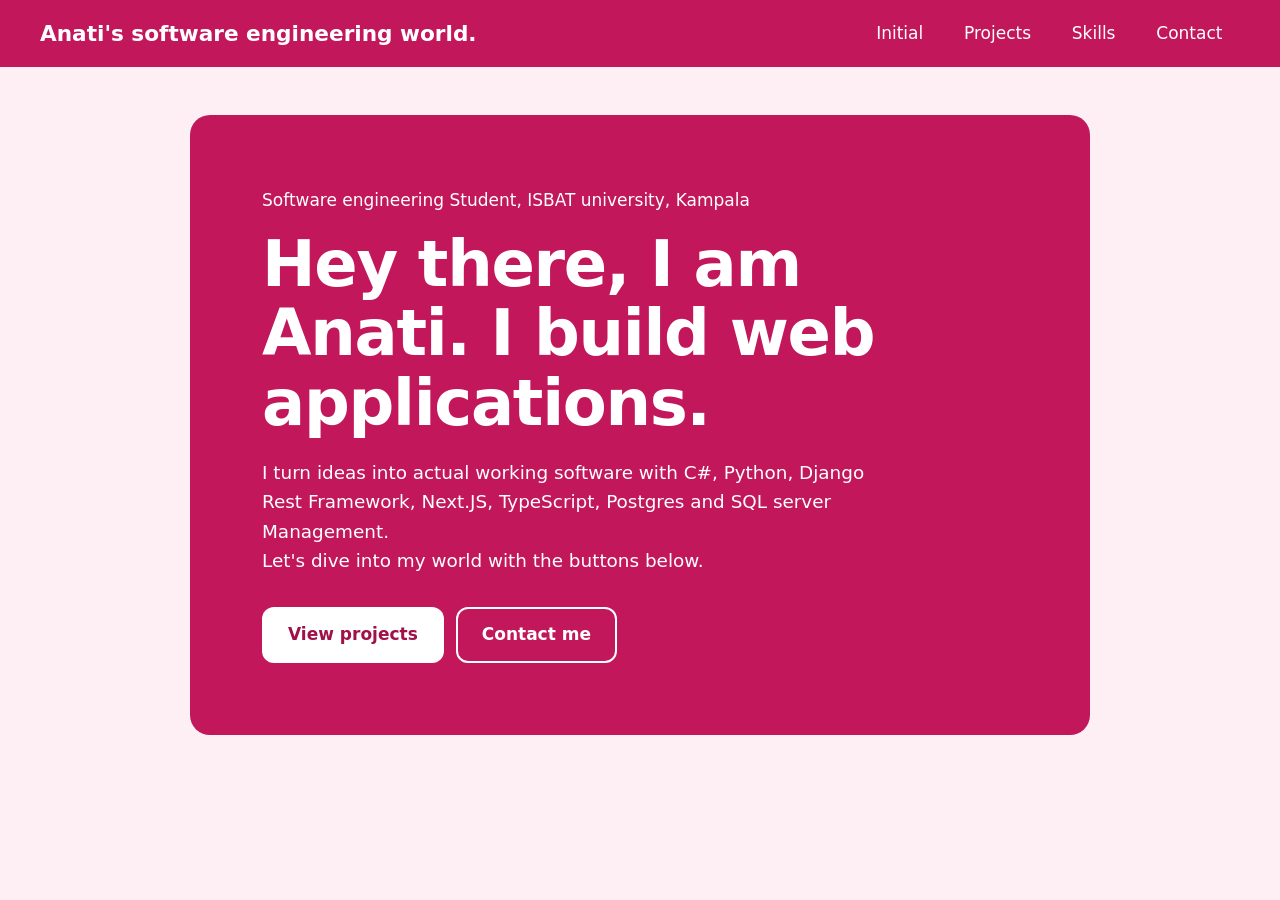
==== index.html @ eb87ae3f "Rename Index.html to index.html" ====
<!DOCTYPE html>
<html lang="en">
<head>
    <meta charset="UTF-8">
    <meta name="viewport" content="width=device-width, initial-scale=1.0">
    <title>Document</title>
    <link rel="stylesheet" href="portfolio.css">
</head>
<body>
    <header class="mytopbar">
        <span class="name">Anati's software engineering world.</span>
        <nav class="tabs" role="planets" aria-label="sections">
            <button class="tab" role="planet" data-view="initial planet" aria-controls="initial planet">Initial</button>
            <button class="tab" role="planet" data-view="project planet" aria-controls="project planet">Projects</button>
            <button class="tab" role="planet" data-view="skills planet" aria-controls="skills planet">Skills</button> 
            <button class="tab" role="planet" data-view="contact planet" aria-controls="contact planet">Contact</button>
        </nav>
    </header>

    <main>
        <section class="view first" id="initial" role="tabpanel" tabindex="-1">
            <p class="para1">Software engineering Student, ISBAT university, Kampala</p>
            <h1>Hey there, I am Anati. I build <span id="role">web applications</span>.</h1>
            <p class="para2">I turn ideas into actual working software with C#, Python, Django Rest Framework, Next.JS, TypeScript, Postgres and SQL server Management. <br/>Let's dive into my world with the buttons below.</p>
            <div class="actions">
                <button class="bt1" data-go="project planet">View projects</button>
                <button class="btn2" data-go="contact planet">Contact me</button>
            </div>
        </section>

        <section class="view" id="project planet" role="tabpanel" tabindex="-1" hidden>
            <h2>Projects</h2>
            <div class="filters" id="filters" role="group" aria-label="Filter Projects"></div>
            <div class="grid" id="projectGrid"></div>
            <p class="empty" id="emptyMsg" hidden>No Projects yet.</p>
        </section>

        <section class="view" id="skills planet" role="tabpanel" tabindex="-1" hidden>
            <h2>Skills</h2>
            <div class="skillsList" id="SkillList"></div>
        </section>

        <section class="view" id="contact" role="tabpanel" tabindex="-1" hidden>
            <h2>Contact</h2>
            <form class="form" id="contactForm" novalidate>
                <label for="name">Name</label>
                <input id="name" name="name" type="text" autocomplete="name">
                <p class="error" id="nameError" role="alert"></p>
                <label for="email">Email</label>
                <input id="email" name="email" type="text" autocomplete="email">
                <p class="error" id="emailError" role="alert"></p>
                <label for="feedback">Feedback</label>
                <textarea id="feedback" name="feedback" rows="4"></textarea>
                <p class="error" id="feedbackError" role="alert"></p>
                <button class="submit_btn" type="submit">Send Feedback</button>
                <p class="status" id="formStatus" role="status"></p>
            </form>
        </section>
    </main>
</body>
</html>
---- portfolio.css ----
:root 
{
  --bg: #fdeff4;
  --surface: #ffffff;
  --ink: #3b1b2b;
  --muted: #76566a;
  --line: #f1c4d5;
  --rose: #c2185b;
  --rose-dark: #a01049;
  --soft: #f9d6e3;
  --danger: #b00020;
  --radius: 12px;
  --display: "Bricolage Grotesque", "Segoe UI", system-ui, sans-serif;
  --body: "Instrument Sans", "Segoe UI", system-ui, sans-serif;
}
*, *::before,*::after { box-sizing: border-box; }

body 
{    
    margin: 0;
    min-height: 100vh;
    background: var(--bg);
    color: var(--ink);
    font-family: var(--body);
    font-size: 1.0625rem;
    line-height: 1.6;
}

:focus-visible { outline: 3px solid var(--ink); outline-offset: 3px; }

.mytopbar 
{
  position: sticky;
  top: 0;
  z-index: 10;
  display: flex;
  align-items: center;
  justify-content: space-between;
  gap: 1rem;
  padding: 0.75rem clamp(1rem, 4vw, 2.5rem);
  background: var(--rose);
  color: #fff;
}

.mytopbar :focus-visible { outline-color: #fff; }

.name 
{
  font-family: var(--display);
  font-weight: 800;
  font-size: clamp(1.05rem, 2.4vw, 1.35rem);
  line-height: 1.2;
}

.tabs { display: flex; gap: 0.35rem; }

.tab 
{
    font: inherit;
    font-weight: 500;
    color: #fff;
    background: transparent;
    border: 0;
    border-radius: 999px;
    padding: 0.5rem 1.1rem;
    cursor: pointer;
}

.tab:hover { background: rgba(255, 255, 255, 0.18); }
.tab[aria-selected="true"] { background: #fff; color: var(--rose-dark); font-weight: 600; }

main 
{
  max-width: 980px;
  margin: 0 auto;
  padding: clamp(1.5rem, 5vw, 3rem) clamp(1rem, 4vw, 2.5rem) 6rem;
}

.view[hidden] { display: none; }
.view:focus { outline: none; }

.view h2 
{
  margin: 0 0 1.5rem;
  font-family: var(--display);
  font-size: clamp(1.9rem, 5vw, 2.6rem);
  letter-spacing: -0.02em;
}

.first {
  padding: clamp(2rem, 7vw, 4.5rem);
  background: var(--rose);
  color: #fff;
  border-radius: 20px;
}

.first :focus-visible { outline-color: #fff; }

.para1 { margin: 0 0 1rem; font-weight: 500; }

.first h1 {
  margin: 0;
  max-width: 18ch;
  font-family: var(--display);
  font-weight: 800;
  font-size: clamp(2.2rem, 7vw, 4rem);
  line-height: 1.08;
  letter-spacing: -0.02em;
}

.para2 { max-width: 52ch; margin: 1.25rem 0 2rem; font-size: 1.15rem; }

.actions { display: flex; flex-wrap: wrap; gap: 0.75rem; }

.bt1, .btn2, .submit_btn {
  font: inherit;
  font-weight: 600;
  padding: 0.75rem 1.5rem;
  border: 2px solid transparent;
  border-radius: var(--radius);
  cursor: pointer;
}

.bt1 { background: #fff; color: var(--rose-dark); }
.bt1:hover { background: var(--soft); }

.btn2 { background: transparent; color: #fff; border-color: #fff; }
.btn2:hover { background: rgba(255, 255, 255, 0.18); }

.submit_btn { background: var(--rose); color: #fff; }
.submit_btn:hover { background: var(--rose-dark); }

.filters { display: flex; flex-wrap: wrap; gap: 0.5rem; margin-bottom: 1.5rem; }

.chip {
  font: inherit;
  color: var(--ink);
  background: var(--surface);
  border: 1px solid var(--line);
  border-radius: 999px;
  padding: 0.35rem 1.1rem;
  cursor: pointer;
}

.chip:hover { border-color: var(--rose); }
.chip[aria-pressed="true"] { background: var(--rose); border-color: var(--rose); color: #fff; }

.grid { display: grid; grid-template-columns: repeat(auto-fill, minmax(270px, 1fr)); gap: 1.25rem; }

.card
 {
  display: flex;
  flex-direction: column;
  padding: 1.5rem;
  background: var(--surface);
  border: 1px solid var(--line);
  border-radius: var(--radius);
}

.card h3 { margin: 0 0 0.5rem; font-family: var(--display); font-size: 1.25rem; }
.card p { margin: 0 0 1rem; color: var(--muted); }

.tags { display: flex; flex-wrap: wrap; gap: 0.4rem; margin: auto 0 1rem; padding: 0; list-style: none; }
.tags li { padding: 0.1rem 0.65rem; font-size: 0.85rem; color: var(--rose-dark); background: var(--soft); border-radius: 999px; }

.links { display: flex; gap: 1.25rem; font-weight: 600; }
.links a { color: var(--rose-dark); }

.empty { color: var(--muted); }

.skillsList { display: grid; gap: 1.25rem; max-width: 640px; }
.skill-row { display: grid; grid-template-columns: 7.5rem 1fr 3rem; align-items: center; gap: 1rem; }
.skill-name { font-weight: 600; }
.skill-bar { height: 12px; background: var(--soft); border-radius: 999px; overflow: hidden; }
.skill-fill { height: 100%; width: 0; background: var(--rose); border-radius: 999px; transition: width 0.7s ease; }
.skill-value { text-align: right; color: var(--muted); font-variant-numeric: tabular-nums; }

.form 
{
  display: grid;
  max-width: 560px;
  padding: 1.5rem;
  background: var(--surface);
  border: 1px solid var(--line);
  border-radius: var(--radius);
}

.form label { margin-top: 1rem; font-weight: 600; }
.form label:first-child { margin-top: 0; }

.form input, .form textarea
 {
  margin-top: 0.4rem;
  padding: 0.7rem 0.9rem;
  font: inherit;
  color: var(--ink);
  background: #fff;
  border: 1px solid #d9a9bd;
  border-radius: 8px;
}

.form input[aria-invalid="true"], .form textarea[aria-invalid="true"] { border-color: var(--danger); }
.form .submit_btn { justify-self: start; margin-top: 1.25rem; }

.error { min-height: 1.2em; margin: 0.3rem 0 0; color: var(--danger); font-size: 0.9rem; }
.status { margin: 1rem 0 0; font-weight: 500; color: var(--rose-dark); }

@media (max-width: 700px)
 {
  .mytopbar { justify-content: center; text-align: center; }
  .tabs {
    position: fixed;
    left: 0;
    right: 0;
    bottom: 0;
    justify-content: space-around;
    padding: 0.5rem;
    background: var(--rose);
    border-top: 1px solid rgba(255, 255, 255, 0.3);
  }
  .tab { flex: 1; padding: 0.7rem 0.25rem; font-size: 0.95rem; }
  .skill-row { grid-template-columns: 6rem 1fr 2.5rem; }
}

@media (prefers-reduced-motion: reduce) { .skill-fill { transition: none; } }
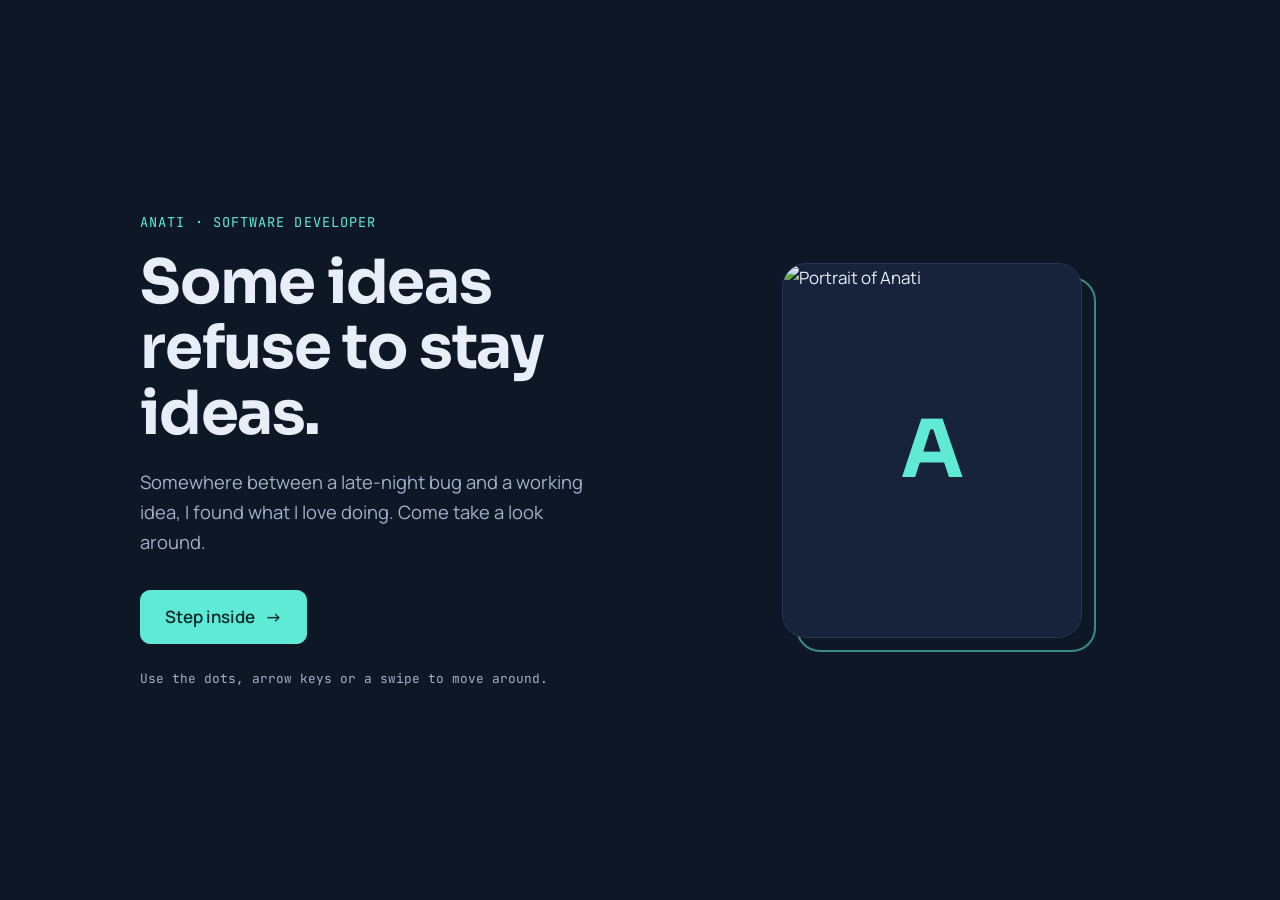
==== commit 5fce12a3: "Merge branch 'main' of https://github.com/Princess-Anati/Portifolio" ====
--- a/index.html
+++ b/index.html
@@ -1,61 +1,105 @@
 <!DOCTYPE html>
 <html lang="en">
 <head>
-    <meta charset="UTF-8">
-    <meta name="viewport" content="width=device-width, initial-scale=1.0">
-    <title>Document</title>
-    <link rel="stylesheet" href="portfolio.css">
+  <meta charset="UTF-8">
+  <meta name="viewport" content="width=device-width, initial-scale=1, viewport-fit=cover">
+  <title>Anati | Software Developer</title>
+  <meta name="description" content="Portfolio of Anati, a software developer in Kampala building web, desktop and mobile applications.">
+  <meta name="theme-color" content="#0e1726">
+  <link rel="preconnect" href="https://fonts.googleapis.com">
+  <link rel="preconnect" href="https://fonts.gstatic.com" crossorigin>
+  <link href="https://fonts.googleapis.com/css2?family=JetBrains+Mono:wght@400&family=Manrope:wght@400;500;600&family=Sora:wght@600;700&display=swap" rel="stylesheet">
+  <link rel="stylesheet" href="portfolio.css">
 </head>
 <body>
-    <header class="mytopbar">
-        <span class="name">Anati's software engineering world.</span>
-        <nav class="tabs" role="planets" aria-label="sections">
-            <button class="tab" role="planet" data-view="initial planet" aria-controls="initial planet">Initial</button>
-            <button class="tab" role="planet" data-view="project planet" aria-controls="project planet">Projects</button>
-            <button class="tab" role="planet" data-view="skills planet" aria-controls="skills planet">Skills</button> 
-            <button class="tab" role="planet" data-view="contact planet" aria-controls="contact planet">Contact</button>
-        </nav>
-    </header>
+  <main class="stage" id="stage">
+    <section class="panel is-active" id="hello" data-label="Hello" tabindex="-1">
+      <div class="hello">
+        <div class="hello-text">
+          <p class="tag rise" style="--i:0">Anati &middot; Software developer</p>
+          <h1 class="rise" style="--i:1">Some ideas refuse to stay ideas.</h1>
+          <p class="lede rise" style="--i:2">Somewhere between a late-night bug and a working idea, I found what I love doing. Come take a look around.</p>
+          <button class="cta rise" style="--i:3" type="button" data-next>Step inside <span aria-hidden="true">&rarr;</span></button>
+          <p class="hint rise" style="--i:4">Use the dots, arrow keys or a swipe to move around.</p>
+        </div>
+        <figure class="photo rise" style="--i:2">
+          <div class="photo-float">
+            <div class="photo-ring"></div>
+            <div class="photo-frame" id="photoFrame">
+              <span class="photo-fallback" aria-hidden="true">A</span>
+              <img id="portrait" src="photo.jpg" alt="Portrait of Anati" width="320" height="400">
+            </div>
+          </div>
+        </figure>
+      </div>
+    </section>
 
-    <main>
-        <section class="view first" id="initial" role="tabpanel" tabindex="-1">
-            <p class="para1">Software engineering Student, ISBAT university, Kampala</p>
-            <h1>Hey there, I am Anati. I build <span id="role">web applications</span>.</h1>
-            <p class="para2">I turn ideas into actual working software with C#, Python, Django Rest Framework, Next.JS, TypeScript, Postgres and SQL server Management. <br/>Let's dive into my world with the buttons below.</p>
-            <div class="actions">
-                <button class="bt1" data-go="project planet">View projects</button>
-                <button class="btn2" data-go="contact planet">Contact me</button>
+    <section class="panel" id="story" data-label="Story" tabindex="-1">
+      <div class="story">
+        <figure class="photo small rise" style="--i:0">
+          <div class="photo-float">
+            <div class="photo-ring"></div>
+            <div class="photo-frame">
+              <span class="photo-fallback" aria-hidden="true">A</span>
+              <img src="photo2.jpg" alt="Anati" width="240" height="240">
             </div>
-        </section>
+          </div>
+          <figcaption class="caption">Kampala, Uganda</figcaption>
+        </figure>
+        <div>
+          <p class="kicker rise" style="--i:1">01 / Behind the code</p>
+          <h2 class="rise" style="--i:2">The person behind the screen.</h2>
+          <p class="body rise" style="--i:3">I&rsquo;m Anati, a software engineering student at ISBAT University in Kampala. I enjoy turning everyday problems into things people can actually use, and I care about work that feels simple even when it is not.</p>
+          <p class="body rise" style="--i:4">This corner of the internet is built as scenes, not pages. Keep going.</p>
+          <button class="cta ghost rise" style="--i:5" type="button" data-next>Next: the work <span aria-hidden="true">&rarr;</span></button>
+        </div>
+      </div>
+    </section>
 
-        <section class="view" id="project planet" role="tabpanel" tabindex="-1" hidden>
-            <h2>Projects</h2>
-            <div class="filters" id="filters" role="group" aria-label="Filter Projects"></div>
-            <div class="grid" id="projectGrid"></div>
-            <p class="empty" id="emptyMsg" hidden>No Projects yet.</p>
-        </section>
+    <section class="panel" id="work" data-label="Work" tabindex="-1">
+      <div class="panel-inner">
+        <header>
+          <p class="kicker rise" style="--i:0">02 / The work</p>
+          <h2 class="rise" style="--i:1">Ideas that turned into working software.</h2>
+        </header>
+        <div class="scroll rise" style="--i:2" tabindex="0" aria-label="Projects">
+          <div class="cards" id="cards"></div>
+          <div class="more-wrap"><button class="more-btn" id="moreBtn" type="button" aria-expanded="false">View more projects</button></div>
+        </div>
+        <button class="cta ghost rise" style="--i:3" type="button" data-next>Next: the toolkit <span aria-hidden="true">&rarr;</span></button>
+      </div>
+    </section>
 
-        <section class="view" id="skills planet" role="tabpanel" tabindex="-1" hidden>
-            <h2>Skills</h2>
-            <div class="skillsList" id="SkillList"></div>
-        </section>
+    <section class="panel" id="toolkit" data-label="Toolkit" tabindex="-1">
+      <div class="panel-inner">
+        <header>
+          <p class="kicker rise" style="--i:0">03 / The toolkit</p>
+          <h2 class="rise" style="--i:1">The tools I reach for.</h2>
+        </header>
+        <div class="scroll rise" style="--i:2" tabindex="0" aria-label="Skills">
+          <div id="groups"></div>
+        </div>
+        <button class="cta ghost rise" style="--i:3" type="button" data-next>Next: say hello <span aria-hidden="true">&rarr;</span></button>
+      </div>
+    </section>
 
-        <section class="view" id="contact" role="tabpanel" tabindex="-1" hidden>
-            <h2>Contact</h2>
-            <form class="form" id="contactForm" novalidate>
-                <label for="name">Name</label>
-                <input id="name" name="name" type="text" autocomplete="name">
-                <p class="error" id="nameError" role="alert"></p>
-                <label for="email">Email</label>
-                <input id="email" name="email" type="text" autocomplete="email">
-                <p class="error" id="emailError" role="alert"></p>
-                <label for="feedback">Feedback</label>
-                <textarea id="feedback" name="feedback" rows="4"></textarea>
-                <p class="error" id="feedbackError" role="alert"></p>
-                <button class="submit_btn" type="submit">Send Feedback</button>
-                <p class="status" id="formStatus" role="status"></p>
-            </form>
-        </section>
-    </main>
+    <section class="panel" id="connect" data-label="Connect" tabindex="-1">
+      <div class="panel-inner">
+        <header>
+          <p class="kicker rise" style="--i:0">04 / Say hello</p>
+          <h2 class="rise" style="--i:1">Let&rsquo;s build something together.</h2>
+          <p class="sub rise" style="--i:2">Pick whichever channel suits you best.</p>
+        </header>
+        <div class="scroll rise" style="--i:3" tabindex="0" aria-label="Contact links">
+          <div class="rows" id="contactList"></div>
+        </div>
+        <button class="cta ghost rise" style="--i:4" type="button" data-next><span aria-hidden="true">&larr;</span> Back to the start</button>
+      </div>
+    </section>
+  </main>
+
+  <nav class="rail" id="rail" aria-label="Sections"></nav>
+
+  <script src="script.js"></script>
 </body>
 </html>
--- a/portfolio.css
+++ b/portfolio.css
@@ -1,225 +1,329 @@
-:root 
-{
-  --bg: #fdeff4;
-  --surface: #ffffff;
-  --ink: #3b1b2b;
-  --muted: #76566a;
-  --line: #f1c4d5;
-  --rose: #c2185b;
-  --rose-dark: #a01049;
-  --soft: #f9d6e3;
-  --danger: #b00020;
-  --radius: 12px;
-  --display: "Bricolage Grotesque", "Segoe UI", system-ui, sans-serif;
-  --body: "Instrument Sans", "Segoe UI", system-ui, sans-serif;
-}
-*, *::before,*::after { box-sizing: border-box; }
-
-body 
-{    
-    margin: 0;
-    min-height: 100vh;
-    background: var(--bg);
-    color: var(--ink);
-    font-family: var(--body);
-    font-size: 1.0625rem;
-    line-height: 1.6;
-}
-
-:focus-visible { outline: 3px solid var(--ink); outline-offset: 3px; }
-
-.mytopbar 
-{
-  position: sticky;
-  top: 0;
-  z-index: 10;
+:root {
+  --bg: #0e1726;
+  --surface: #16233a;
+  --line: #26374f;
+  --ink: #e8eef8;
+  --muted: #a3b1c6;
+  --accent: #5eead4;
+  --accent-ink: #082a2f;
+  --head: "Sora", "Segoe UI", system-ui, sans-serif;
+  --body: "Manrope", "Segoe UI", system-ui, sans-serif;
+  --mono: "JetBrains Mono", ui-monospace, Consolas, monospace;
+  --ease: cubic-bezier(0.22, 0.8, 0.3, 1);
+  color-scheme: dark;
+  box-sizing: border-box;
+  padding-top: env(safe-area-inset-top, 0px);
+  padding-bottom: env(safe-area-inset-bottom, 0px);
+}
+
+*, *::before, *::after { box-sizing: inherit; }
+
+html, body { height: 100%; margin: 0; }
+
+body {
+  background: var(--bg);
+  color: var(--ink);
+  font-family: var(--body);
+  font-size: 1.0625rem;
+  line-height: 1.65;
+  overflow: hidden;
+}
+
+:focus-visible { outline: 2px solid var(--accent); outline-offset: 3px; }
+
+.stage { position: relative; height: 100%; overflow: hidden; }
+
+.panel {
+  position: absolute;
+  inset: 0;
   display: flex;
+  overflow-y: auto;
+  padding: clamp(1.25rem, 5vw, 4rem);
+  opacity: 0;
+  visibility: hidden;
+  pointer-events: none;
+  transform: translateX(var(--shift, 0px));
+  transition: opacity 0.55s ease, transform 0.55s var(--ease), visibility 0s linear 0.55s;
+}
+
+.panel:focus { outline: none; }
+.panel.is-before { --shift: -48px; }
+.panel.is-after { --shift: 48px; }
+
+.panel.is-active {
+  opacity: 1;
+  visibility: visible;
+  pointer-events: auto;
+  transform: none;
+  transition: opacity 0.55s ease 0.1s, transform 0.55s var(--ease) 0.1s, visibility 0s;
+}
+
+.rise {
+  opacity: 0;
+  transform: translateY(14px);
+  transition: opacity 0.6s ease, transform 0.6s var(--ease);
+}
+
+.panel.is-active .rise {
+  opacity: 1;
+  transform: none;
+  transition-delay: calc(var(--i, 0) * 90ms + 250ms);
+}
+
+.hello {
+  display: grid;
+  grid-template-columns: 1.1fr 0.9fr;
   align-items: center;
-  justify-content: space-between;
-  gap: 1rem;
-  padding: 0.75rem clamp(1rem, 4vw, 2.5rem);
-  background: var(--rose);
-  color: #fff;
-}
-
-.mytopbar :focus-visible { outline-color: #fff; }
-
-.name 
-{
-  font-family: var(--display);
-  font-weight: 800;
-  font-size: clamp(1.05rem, 2.4vw, 1.35rem);
-  line-height: 1.2;
-}
-
-.tabs { display: flex; gap: 0.35rem; }
-
-.tab 
-{
-    font: inherit;
-    font-weight: 500;
-    color: #fff;
-    background: transparent;
-    border: 0;
-    border-radius: 999px;
-    padding: 0.5rem 1.1rem;
-    cursor: pointer;
-}
-
-.tab:hover { background: rgba(255, 255, 255, 0.18); }
-.tab[aria-selected="true"] { background: #fff; color: var(--rose-dark); font-weight: 600; }
-
-main 
-{
-  max-width: 980px;
-  margin: 0 auto;
-  padding: clamp(1.5rem, 5vw, 3rem) clamp(1rem, 4vw, 2.5rem) 6rem;
-}
-
-.view[hidden] { display: none; }
-.view:focus { outline: none; }
-
-.view h2 
-{
-  margin: 0 0 1.5rem;
-  font-family: var(--display);
-  font-size: clamp(1.9rem, 5vw, 2.6rem);
-  letter-spacing: -0.02em;
-}
-
-.first {
-  padding: clamp(2rem, 7vw, 4.5rem);
-  background: var(--rose);
-  color: #fff;
-  border-radius: 20px;
-}
-
-.first :focus-visible { outline-color: #fff; }
-
-.para1 { margin: 0 0 1rem; font-weight: 500; }
-
-.first h1 {
+  gap: clamp(2rem, 6vw, 5rem);
+  width: 100%;
+  max-width: 1000px;
+  margin: auto;
+}
+
+.tag {
+  margin: 0 0 1rem;
+  font-family: var(--mono);
+  font-size: 0.85rem;
+  letter-spacing: 0.08em;
+  text-transform: uppercase;
+  color: var(--accent);
+}
+
+.hello h1 {
   margin: 0;
-  max-width: 18ch;
-  font-family: var(--display);
-  font-weight: 800;
-  font-size: clamp(2.2rem, 7vw, 4rem);
+  font-family: var(--head);
+  font-weight: 700;
+  font-size: clamp(2.2rem, 5.5vw, 3.8rem);
   line-height: 1.08;
   letter-spacing: -0.02em;
 }
 
-.para2 { max-width: 52ch; margin: 1.25rem 0 2rem; font-size: 1.15rem; }
-
-.actions { display: flex; flex-wrap: wrap; gap: 0.75rem; }
-
-.bt1, .btn2, .submit_btn {
+.lede { max-width: 42ch; margin: 1.25rem 0 2rem; color: var(--muted); font-size: 1.15rem; }
+
+.cta {
+  display: inline-flex;
+  align-items: center;
+  gap: 0.6rem;
   font: inherit;
   font-weight: 600;
+  color: var(--accent-ink);
+  background: var(--accent);
+  border: 1px solid var(--accent);
+  border-radius: 10px;
   padding: 0.75rem 1.5rem;
-  border: 2px solid transparent;
-  border-radius: var(--radius);
   cursor: pointer;
 }
 
-.bt1 { background: #fff; color: var(--rose-dark); }
-.bt1:hover { background: var(--soft); }
-
-.btn2 { background: transparent; color: #fff; border-color: #fff; }
-.btn2:hover { background: rgba(255, 255, 255, 0.18); }
-
-.submit_btn { background: var(--rose); color: #fff; }
-.submit_btn:hover { background: var(--rose-dark); }
-
-.filters { display: flex; flex-wrap: wrap; gap: 0.5rem; margin-bottom: 1.5rem; }
-
-.chip {
-  font: inherit;
-  color: var(--ink);
-  background: var(--surface);
-  border: 1px solid var(--line);
-  border-radius: 999px;
-  padding: 0.35rem 1.1rem;
-  cursor: pointer;
-}
-
-.chip:hover { border-color: var(--rose); }
-.chip[aria-pressed="true"] { background: var(--rose); border-color: var(--rose); color: #fff; }
-
-.grid { display: grid; grid-template-columns: repeat(auto-fill, minmax(270px, 1fr)); gap: 1.25rem; }
-
-.card
- {
+.cta span { transition: transform 0.25s var(--ease); }
+.cta:hover span { transform: translateX(4px); }
+.cta.ghost { color: var(--ink); background: transparent; border-color: var(--line); }
+.cta.ghost:hover { border-color: var(--accent); color: var(--accent); }
+
+.photo { position: relative; justify-self: center; width: min(300px, 70vw); aspect-ratio: 4 / 5; margin: 0; }
+.photo.rise { transform: translateY(18px) scale(0.96); }
+
+.photo-float { position: absolute; inset: 0; animation: drift 7s ease-in-out infinite; }
+
+.photo-ring {
+  position: absolute;
+  inset: 0;
+  border: 2px solid var(--accent);
+  border-radius: 24px;
+  opacity: 0.55;
+  transform: translate(14px, 14px);
+  animation: breathe 7s ease-in-out infinite;
+}
+
+.photo-frame {
+  position: absolute;
+  inset: 0;
+  display: grid;
+  place-items: center;
+  overflow: hidden;
+  border-radius: 24px;
+  background: var(--surface);
+  border: 1px solid var(--line);
+}
+
+.photo-fallback { font-family: var(--head); font-size: 5rem; font-weight: 700; color: var(--accent); }
+
+.photo-frame img {
+  position: absolute;
+  inset: 0;
+  width: 100%;
+  height: 100%;
+  object-fit: cover;
+  display: block;
+}
+
+.photo-frame.no-photo img { display: none; }
+
+@keyframes drift { 0%, 100% { transform: translateY(0); } 50% { transform: translateY(-10px); } }
+@keyframes breathe { 0%, 100% { opacity: 0.4; } 50% { opacity: 0.75; } }
+
+.panel-inner {
   display: flex;
   flex-direction: column;
-  padding: 1.5rem;
-  background: var(--surface);
-  border: 1px solid var(--line);
-  border-radius: var(--radius);
-}
-
-.card h3 { margin: 0 0 0.5rem; font-family: var(--display); font-size: 1.25rem; }
-.card p { margin: 0 0 1rem; color: var(--muted); }
-
+  align-items: flex-start;
+  width: 100%;
+  max-width: 1040px;
+  height: 100%;
+  min-height: 0;
+  margin: auto;
+}
+
+.kicker { margin: 0 0 0.5rem; font-family: var(--mono); font-size: 0.85rem; letter-spacing: 0.08em; text-transform: uppercase; color: var(--accent); }
+
+.panel-inner h2 { margin: 0; max-width: 24ch; font-family: var(--head); font-size: clamp(1.6rem, 4vw, 2.5rem); line-height: 1.15; letter-spacing: -0.02em; }
+
+.sub { margin: 0.75rem 0 0; color: var(--muted); }
+
+.scroll {
+  flex: 1;
+  min-height: 0;
+  width: 100%;
+  margin: 1.5rem 0;
+  padding: 0.25rem 0.5rem 0.25rem 0.25rem;
+  overflow-y: auto;
+  overscroll-behavior: contain;
+  scrollbar-width: thin;
+  scrollbar-color: var(--line) transparent;
+}
+
+.cards { display: grid; grid-template-columns: repeat(auto-fill, minmax(260px, 1fr)); gap: 1rem; }
+
+.card {
+  display: flex;
+  flex-direction: column;
+  padding: 1.4rem;
+  color: inherit;
+  text-decoration: none;
+  background: var(--surface);
+  border: 1px solid var(--line);
+  border-radius: 14px;
+  transition: transform 0.3s var(--ease), border-color 0.3s ease;
+}
+
+.card:hover { transform: translateY(-3px); border-color: var(--accent); }
+.card h3 { margin: 0 0 0.4rem; font-family: var(--head); font-size: 1.1rem; }
+.card p { margin: 0 0 1rem; color: var(--muted); font-size: 0.97rem; }
 .tags { display: flex; flex-wrap: wrap; gap: 0.4rem; margin: auto 0 1rem; padding: 0; list-style: none; }
-.tags li { padding: 0.1rem 0.65rem; font-size: 0.85rem; color: var(--rose-dark); background: var(--soft); border-radius: 999px; }
-
-.links { display: flex; gap: 1.25rem; font-weight: 600; }
-.links a { color: var(--rose-dark); }
-
-.empty { color: var(--muted); }
-
-.skillsList { display: grid; gap: 1.25rem; max-width: 640px; }
-.skill-row { display: grid; grid-template-columns: 7.5rem 1fr 3rem; align-items: center; gap: 1rem; }
-.skill-name { font-weight: 600; }
-.skill-bar { height: 12px; background: var(--soft); border-radius: 999px; overflow: hidden; }
-.skill-fill { height: 100%; width: 0; background: var(--rose); border-radius: 999px; transition: width 0.7s ease; }
-.skill-value { text-align: right; color: var(--muted); font-variant-numeric: tabular-nums; }
-
-.form 
-{
+.tags li { padding: 0.1rem 0.65rem; font-family: var(--mono); font-size: 0.78rem; color: var(--accent); border: 1px solid var(--line); border-radius: 999px; }
+.more { font-weight: 600; font-size: 0.95rem; color: var(--ink); }
+.card:hover .more { color: var(--accent); }
+
+.group { margin-bottom: 2rem; }
+.group h3 { margin: 0 0 0.75rem; font-family: var(--mono); font-weight: 400; font-size: 0.85rem; letter-spacing: 0.08em; text-transform: uppercase; color: var(--muted); }
+.chips { display: flex; flex-wrap: wrap; gap: 0.6rem; }
+
+.chip {
+  padding: 0.45rem 1rem;
+  background: var(--surface);
+  border: 1px solid var(--line);
+  border-radius: 999px;
+  opacity: 0;
+  transform: translateY(8px);
+  transition: opacity 0.45s ease, transform 0.45s var(--ease), border-color 0.25s ease;
+}
+
+.panel.is-active .chip { opacity: 1; transform: none; transition-delay: calc(var(--i, 0) * 35ms + 450ms); }
+.panel.is-active .chip:hover { border-color: var(--accent); transition-delay: 0s; }
+
+.rows { display: grid; gap: 0.75rem; max-width: 640px; }
+
+.row {
   display: grid;
-  max-width: 560px;
-  padding: 1.5rem;
-  background: var(--surface);
-  border: 1px solid var(--line);
-  border-radius: var(--radius);
-}
-
-.form label { margin-top: 1rem; font-weight: 600; }
-.form label:first-child { margin-top: 0; }
-
-.form input, .form textarea
- {
-  margin-top: 0.4rem;
-  padding: 0.7rem 0.9rem;
-  font: inherit;
+  grid-template-columns: auto 1fr auto;
+  align-items: center;
+  gap: 1rem;
+  padding: 1.1rem 1.4rem;
+  color: inherit;
+  text-decoration: none;
+  background: var(--surface);
+  border: 1px solid var(--line);
+  border-radius: 14px;
+  transition: border-color 0.3s ease, transform 0.3s var(--ease);
+}
+
+.row:hover { border-color: var(--accent); transform: translateX(4px); }
+.row-icon { display: grid; place-items: center; width: 46px; height: 46px; color: var(--accent); background: var(--bg); border: 1px solid var(--line); border-radius: 12px; transition: background 0.3s ease, color 0.3s ease, border-color 0.3s ease; }
+.row:hover .row-icon { color: var(--accent-ink); background: var(--accent); border-color: var(--accent); }
+.row-text { display: flex; flex-direction: column; min-width: 0; }
+.row-label { font-family: var(--mono); font-size: 0.85rem; letter-spacing: 0.06em; text-transform: uppercase; color: var(--accent); }
+.row-value { overflow-wrap: anywhere; }
+.row-arrow { color: var(--muted); transition: transform 0.25s var(--ease), color 0.25s ease; }
+.row:hover .row-arrow { color: var(--accent); transform: translateX(3px); }
+
+.rail { position: fixed; z-index: 5; top: 50%; right: 1.25rem; display: flex; flex-direction: column; gap: 8px; transform: translateY(-50%); --progress: 0; }
+.rail::before, .rail::after { content: ""; position: absolute; left: 50%; top: 14px; width: 2px; margin-left: -1px; border-radius: 2px; }
+.rail::before { bottom: 14px; background: var(--line); }
+.rail::after { height: calc((100% - 28px) * var(--progress)); background: var(--accent); transition: height 0.5s var(--ease); }
+
+.dot { position: relative; z-index: 1; display: grid; place-items: center; width: 28px; height: 28px; padding: 0; background: none; border: 0; cursor: pointer; }
+.dot::before { content: ""; width: 14px; height: 14px; border-radius: 999px; background: var(--bg); border: 2px solid var(--muted); transition: height 0.35s var(--ease), width 0.35s var(--ease), background 0.3s ease, border-color 0.3s ease; }
+.dot:hover::before { border-color: var(--accent); }
+.dot.visited::before { background: var(--accent); border-color: var(--accent); }
+.dot[aria-current="true"]::before { height: 24px; background: var(--accent); border-color: var(--accent); }
+
+.dot-label {
+  position: absolute;
+  right: 100%;
+  margin-right: 0.4rem;
+  padding: 0.15rem 0.6rem;
+  font-family: var(--mono);
+  font-size: 0.75rem;
+  white-space: nowrap;
   color: var(--ink);
-  background: #fff;
-  border: 1px solid #d9a9bd;
-  border-radius: 8px;
-}
-
-.form input[aria-invalid="true"], .form textarea[aria-invalid="true"] { border-color: var(--danger); }
-.form .submit_btn { justify-self: start; margin-top: 1.25rem; }
-
-.error { min-height: 1.2em; margin: 0.3rem 0 0; color: var(--danger); font-size: 0.9rem; }
-.status { margin: 1rem 0 0; font-weight: 500; color: var(--rose-dark); }
-
-@media (max-width: 700px)
- {
-  .mytopbar { justify-content: center; text-align: center; }
-  .tabs {
-    position: fixed;
-    left: 0;
-    right: 0;
-    bottom: 0;
-    justify-content: space-around;
-    padding: 0.5rem;
-    background: var(--rose);
-    border-top: 1px solid rgba(255, 255, 255, 0.3);
-  }
-  .tab { flex: 1; padding: 0.7rem 0.25rem; font-size: 0.95rem; }
-  .skill-row { grid-template-columns: 6rem 1fr 2.5rem; }
-}
-
-@media (prefers-reduced-motion: reduce) { .skill-fill { transition: none; } }
+  background: var(--surface);
+  border: 1px solid var(--line);
+  border-radius: 6px;
+  opacity: 0;
+  pointer-events: none;
+  transition: opacity 0.25s ease;
+}
+
+.dot:hover .dot-label, .dot:focus-visible .dot-label { opacity: 1; }
+
+.hint { margin: 1.5rem 0 0; font-family: var(--mono); font-size: 0.8rem; color: var(--muted); }
+
+.story { display: grid; grid-template-columns: 0.8fr 1.2fr; align-items: center; gap: clamp(2rem, 6vw, 4.5rem); width: 100%; max-width: 920px; margin: auto; }
+.story h2 { margin: 0 0 1rem; font-family: var(--head); font-size: clamp(1.6rem, 4vw, 2.5rem); line-height: 1.15; letter-spacing: -0.02em; }
+.story .body { max-width: 46ch; margin: 0 0 1rem; color: var(--muted); font-size: 1.1rem; }
+
+.story .cta { margin-top: 0.75rem; }
+
+.photo.small { width: min(230px, 60vw); aspect-ratio: 1; }
+.photo.small .photo-float { animation: none; transform: rotate(-3deg); }
+.photo.small .photo-ring { animation: none; opacity: 0.55; border-radius: 20px; }
+.photo.small .photo-frame { border-radius: 20px; }
+.photo.small .photo-fallback { font-size: 3.5rem; }
+.caption { position: absolute; top: 100%; left: 0; right: 0; margin-top: 1.4rem; font-family: var(--mono); font-size: 0.8rem; text-align: center; color: var(--muted); }
+
+.more-wrap { display: flex; margin-top: 1.5rem; }
+.more-btn { font: inherit; font-weight: 600; color: var(--ink); background: transparent; border: 1px dashed var(--muted); border-radius: 10px; padding: 0.7rem 1.4rem; cursor: pointer; transition: border-color 0.25s ease, color 0.25s ease; }
+.more-btn:hover { border-color: var(--accent); color: var(--accent); }
+.card.extra[hidden] { display: none; }
+.card.extra.reveal { animation: reveal 0.5s var(--ease) both; animation-delay: calc(var(--n, 0) * 70ms); }
+@keyframes reveal { from { opacity: 0; transform: translateY(14px); } to { opacity: 1; transform: none; } }
+
+@media (max-width: 800px) {
+  .panel { padding-bottom: 4.5rem; }
+  .hello { grid-template-columns: 1fr; justify-items: center; text-align: center; gap: 1.75rem; }
+  .photo { order: -1; width: 150px; }
+  .photo-fallback { font-size: 3rem; }
+  .lede { margin-inline: auto; }
+  .rail { top: auto; bottom: 1rem; right: auto; left: 50%; flex-direction: row; transform: translateX(-50%); }
+  .rail::before, .rail::after { top: 50%; left: 14px; height: 2px; margin: -1px 0 0; }
+  .rail::before { right: 14px; bottom: auto; width: auto; }
+  .rail::after { right: auto; width: calc((100% - 28px) * var(--progress)); transition: width 0.5s var(--ease); }
+  .dot[aria-current="true"]::before { height: 14px; width: 24px; }
+  .dot-label { display: none; }
+  .story { grid-template-columns: 1fr; justify-items: center; text-align: center; gap: 2.5rem; }
+  .photo.small { order: -1; width: 130px; }
+  .story .body { margin-inline: auto; }
+  .row { padding: 1rem; }
+}
+
+@media (prefers-reduced-motion: reduce) {
+  *, *::before, *::after { animation: none !important; transition-duration: 0.01ms !important; transition-delay: 0s !important; }
+}
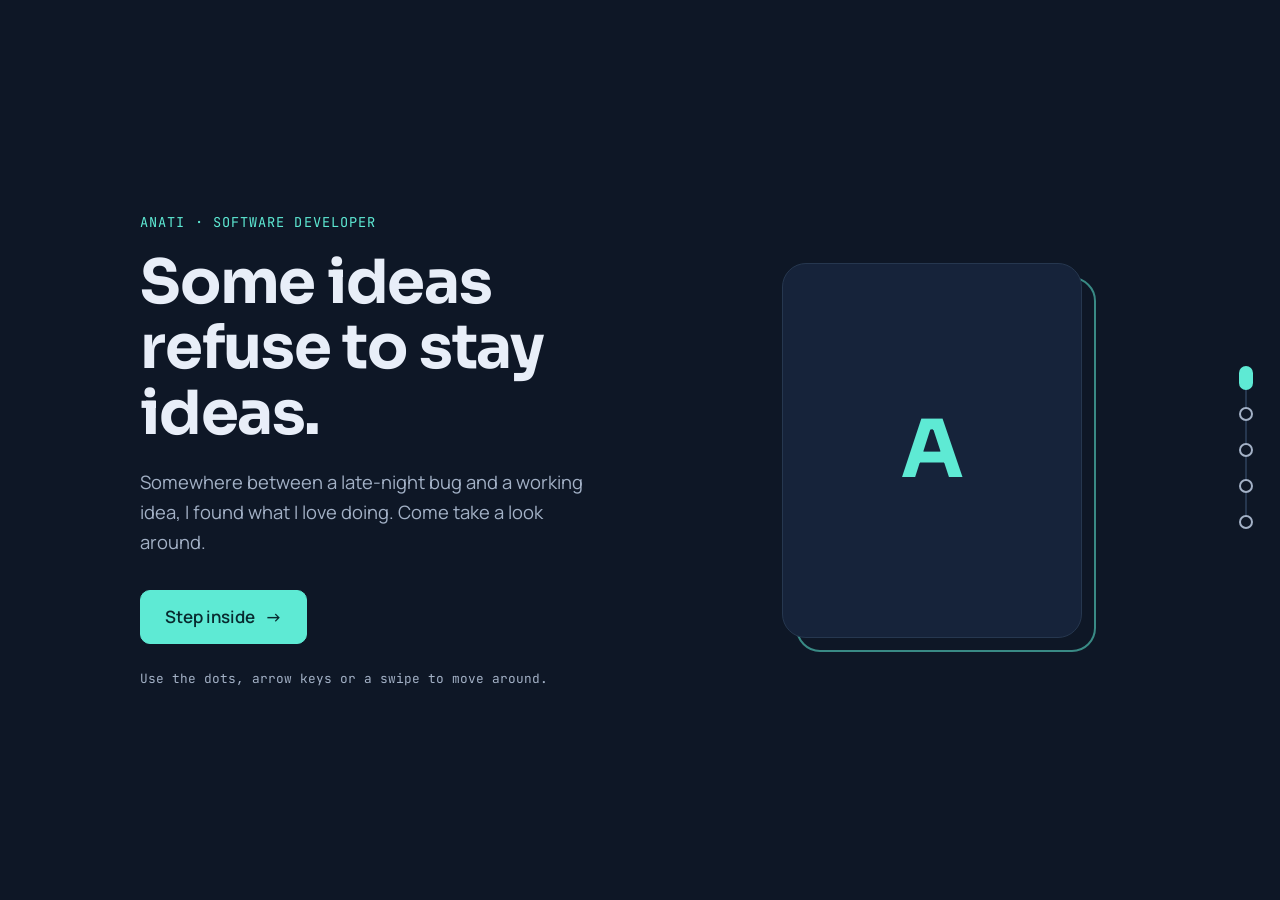
==== commit f9f6fd7e: "feat:Add Dynamics" ====
--- a/index.html
+++ b/index.html
@@ -100,6 +100,6 @@
 
   <nav class="rail" id="rail" aria-label="Sections"></nav>
 
-  <script src="script.js"></script>
+  <script src="portfolio.js"></script>
 </body>
 </html>
